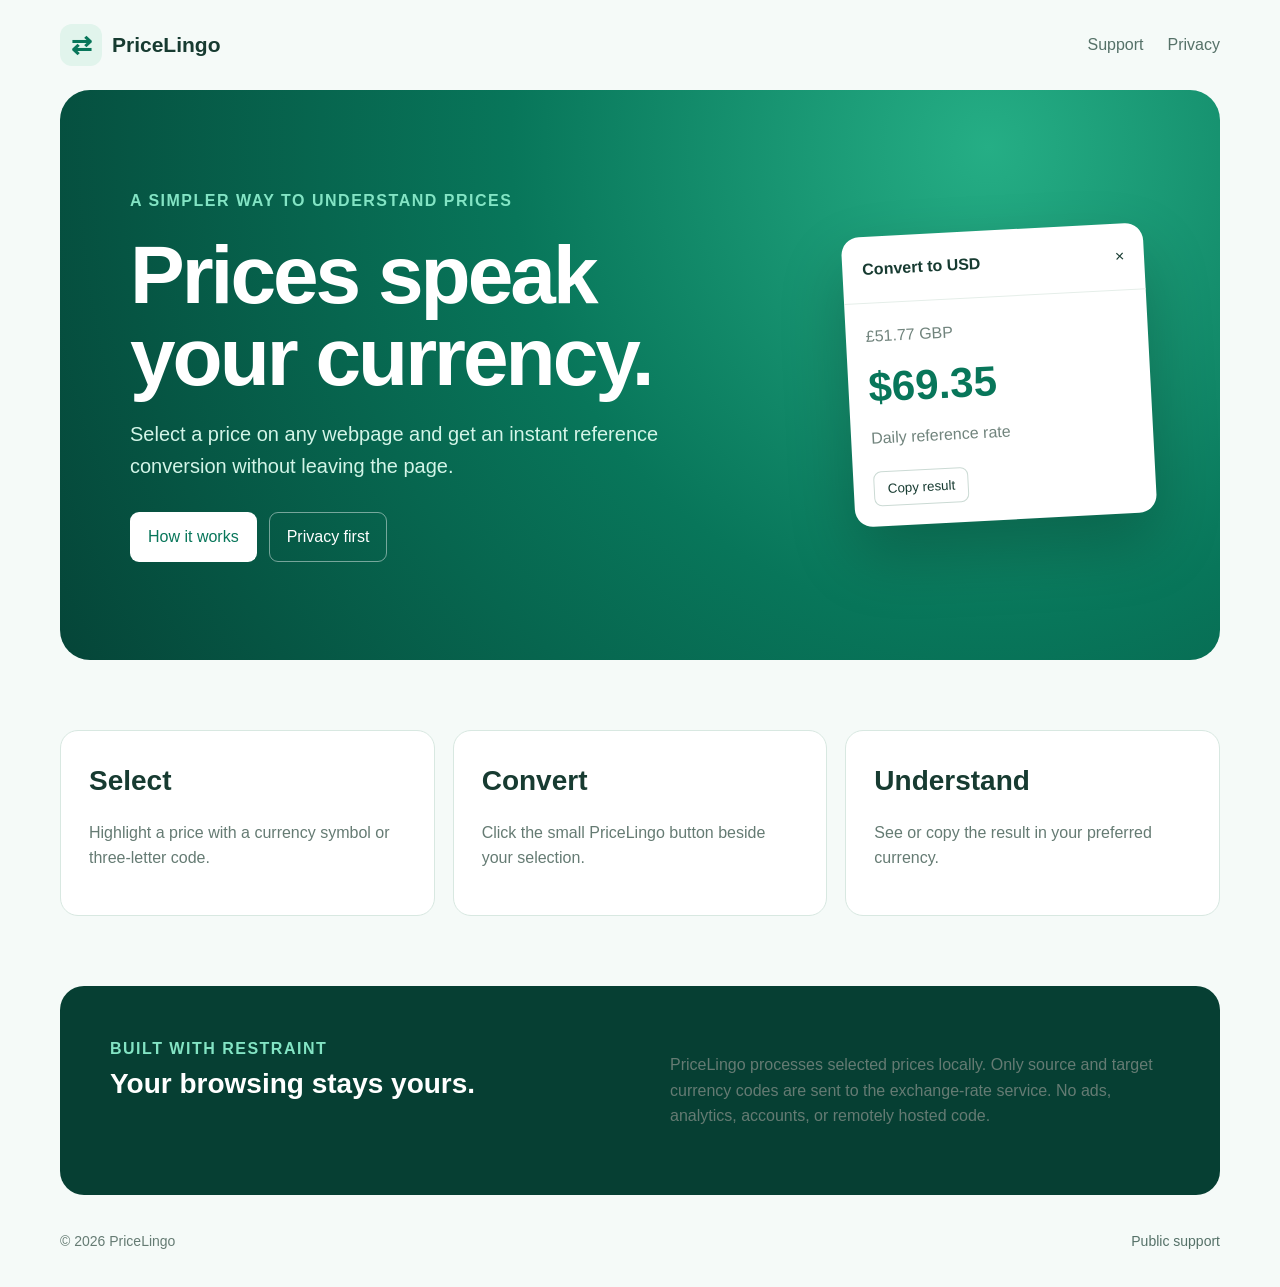
==== index.html @ 5afbe9a8 "Publish PriceLingo website and policy pages" ====
<!doctype html>
<html lang="en">
<head>
  <meta charset="utf-8">
  <meta name="viewport" content="width=device-width, initial-scale=1">
  <meta name="description" content="PriceLingo converts selected prices into your preferred currency while you browse.">
  <title>PriceLingo — Prices speak your currency</title>
  <link rel="stylesheet" href="site.css">
</head>
<body>
  <header class="nav">
    <a class="brand" href="/">
      <span class="mark">⇄</span>
      <span>PriceLingo</span>
    </a>
    <nav>
      <a href="/support/">Support</a>
      <a href="/privacy-policy/">Privacy</a>
    </nav>
  </header>

  <main>
    <section class="hero">
      <div class="hero-copy">
        <p class="eyebrow">A simpler way to understand prices</p>
        <h1>Prices speak your currency.</h1>
        <p class="lead">Select a price on any webpage and get an instant reference conversion without leaving the page.</p>
        <div class="actions">
          <a class="button primary" href="/support/">How it works</a>
          <a class="button" href="/privacy-policy/">Privacy first</a>
        </div>
      </div>
      <div class="conversion-card" aria-label="Example currency conversion">
        <div class="card-head">
          <strong>Convert to USD</strong>
          <span>×</span>
        </div>
        <div class="card-body">
          <div class="source">£51.77 GBP</div>
          <div class="result">$69.35</div>
          <div class="rate">Daily reference rate</div>
          <button type="button">Copy result</button>
        </div>
      </div>
    </section>

    <section class="features">
      <article>
        <h2>Select</h2>
        <p>Highlight a price with a currency symbol or three-letter code.</p>
      </article>
      <article>
        <h2>Convert</h2>
        <p>Click the small PriceLingo button beside your selection.</p>
      </article>
      <article>
        <h2>Understand</h2>
        <p>See or copy the result in your preferred currency.</p>
      </article>
    </section>

    <section class="privacy">
      <div>
        <p class="eyebrow">Built with restraint</p>
        <h2>Your browsing stays yours.</h2>
      </div>
      <p>PriceLingo processes selected prices locally. Only source and target currency codes are sent to the exchange-rate service. No ads, analytics, accounts, or remotely hosted code.</p>
    </section>
  </main>

  <footer>
    <span>© 2026 PriceLingo</span>
    <a href="https://github.com/cherry-tky/pricelingo/issues">Public support</a>
  </footer>
</body>
</html>
---- site.css ----
:root {
  color: #173b31;
  background: #f5faf8;
  font: 16px/1.6 Arial, sans-serif;
}

* {
  box-sizing: border-box;
}

body {
  margin: 0;
}

a {
  color: inherit;
}

.nav,
main,
footer {
  width: min(1160px, calc(100% - 40px));
  margin-inline: auto;
}

.nav {
  display: flex;
  align-items: center;
  justify-content: space-between;
  padding: 24px 0;
}

.brand {
  display: flex;
  align-items: center;
  gap: 10px;
  text-decoration: none;
  font-size: 21px;
  font-weight: 700;
}

.mark {
  display: grid;
  place-items: center;
  width: 42px;
  height: 42px;
  border-radius: 12px;
  color: #08765a;
  background: #e1f4ec;
  font-size: 25px;
}

nav {
  display: flex;
  gap: 24px;
}

nav a,
footer a {
  color: #557168;
  text-decoration: none;
}

.hero {
  display: grid;
  grid-template-columns: 1.35fr .65fr;
  align-items: center;
  gap: 90px;
  min-height: 570px;
  padding: 70px;
  border-radius: 30px;
  color: #fff;
  background: radial-gradient(circle at 80% 10%, #25ae85, #08765a 45%, #054538);
  overflow: hidden;
}

.eyebrow {
  margin: 0;
  color: #83e4c4;
  font-weight: 700;
  letter-spacing: 1.5px;
  text-transform: uppercase;
}

h1 {
  max-width: 680px;
  margin: 20px 0;
  font-size: clamp(48px, 7vw, 82px);
  line-height: 1;
  letter-spacing: -3px;
}

.lead {
  max-width: 640px;
  color: #d3f5e8;
  font-size: 20px;
}

.actions {
  display: flex;
  gap: 12px;
  margin-top: 30px;
}

.button {
  padding: 11px 17px;
  border: 1px solid rgba(255,255,255,.45);
  border-radius: 9px;
  text-decoration: none;
}

.button.primary {
  color: #08765a;
  background: #fff;
}

.conversion-card {
  color: #173b31;
  background: #fff;
  border-radius: 18px;
  box-shadow: 0 30px 65px rgba(0,0,0,.22);
  transform: rotate(-3deg);
}

.card-head,
.card-body {
  padding: 20px;
}

.card-head {
  display: flex;
  justify-content: space-between;
  border-bottom: 1px solid #e5eee9;
}

.source,
.rate {
  color: #71847d;
}

.result {
  margin: 5px 0;
  color: #08765a;
  font-size: 42px;
  font-weight: 700;
}

button {
  margin-top: 20px;
  padding: 9px 13px;
  border: 1px solid #cbdad4;
  border-radius: 8px;
  color: #173b31;
  background: #fff;
}

.features {
  display: grid;
  grid-template-columns: repeat(3, 1fr);
  gap: 18px;
  padding: 70px 0;
}

.features article {
  padding: 28px;
  border: 1px solid #d8e8e1;
  border-radius: 18px;
  background: #fff;
}

.features h2,
.privacy h2 {
  margin: 0;
  font-size: 28px;
}

.features p,
.privacy > p {
  color: #657b73;
}

.privacy {
  display: grid;
  grid-template-columns: 1fr 1fr;
  gap: 60px;
  padding: 50px;
  border-radius: 24px;
  color: #fff;
  background: #063f33;
}

.privacy .eyebrow {
  color: #83e4c4;
}

footer {
  display: flex;
  justify-content: space-between;
  padding: 35px 0;
  color: #657b73;
  font-size: 14px;
}

@media (max-width: 800px) {
  .hero,
  .features,
  .privacy {
    grid-template-columns: 1fr;
  }

  .hero {
    gap: 55px;
    padding: 38px 26px;
  }

  h1 {
    font-size: 52px;
  }

  .conversion-card {
    transform: none;
  }
}
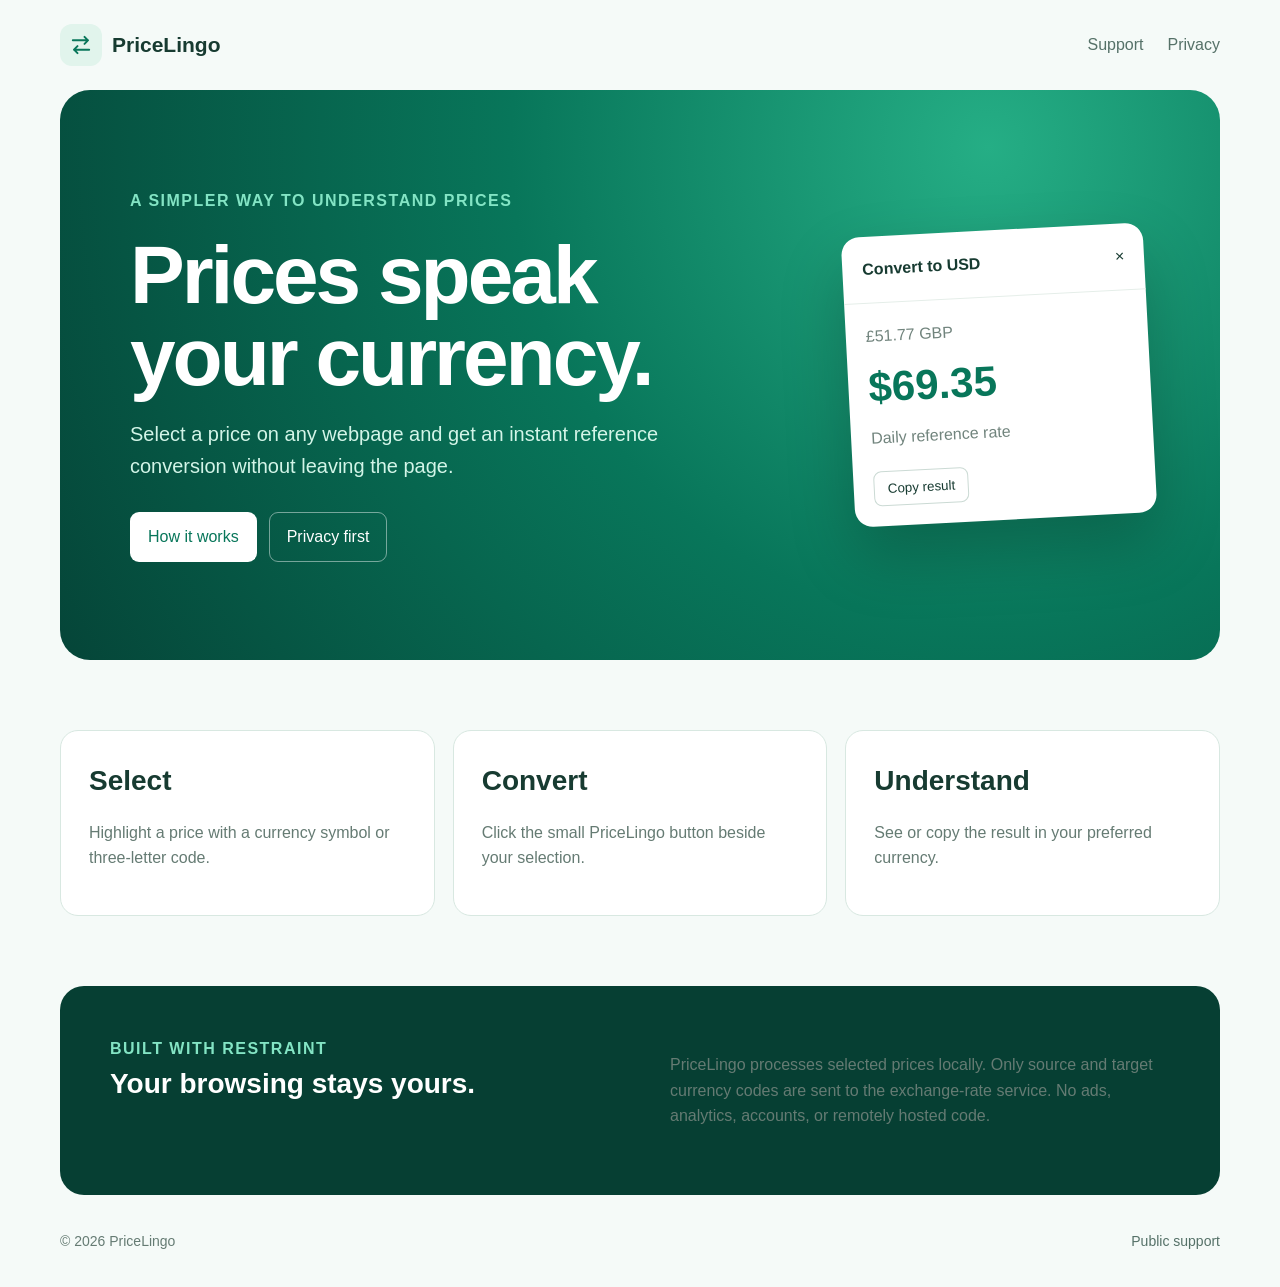
==== commit a0043758: "Center homepage arrow logo" ====
--- a/index.html
+++ b/index.html
@@ -5,12 +5,18 @@
   <meta name="viewport" content="width=device-width, initial-scale=1">
   <meta name="description" content="PriceLingo converts selected prices into your preferred currency while you browse.">
   <title>PriceLingo — Prices speak your currency</title>
+  <link rel="icon" type="image/png" sizes="128x128" href="/favicon.png?v=2">
+  <link rel="shortcut icon" type="image/png" href="/favicon.png?v=2">
   <link rel="stylesheet" href="site.css">
 </head>
 <body>
   <header class="nav">
     <a class="brand" href="/">
-      <span class="mark">⇄</span>
+      <span class="mark" aria-hidden="true">
+        <svg viewBox="0 0 24 24">
+          <path d="M5 8h13m0 0-3-3m3 3-3 3M19 16H6m0 0 3 3m-3-3 3-3"/>
+        </svg>
+      </span>
       <span>PriceLingo</span>
     </a>
     <nav>
--- a/site.css
+++ b/site.css
@@ -48,6 +48,16 @@
   color: #08765a;
   background: #e1f4ec;
   font-size: 25px;
+}
+
+.mark svg {
+  width: 28px;
+  height: 28px;
+  fill: none;
+  stroke: currentColor;
+  stroke-width: 1.7;
+  stroke-linecap: round;
+  stroke-linejoin: round;
 }
 
 nav {
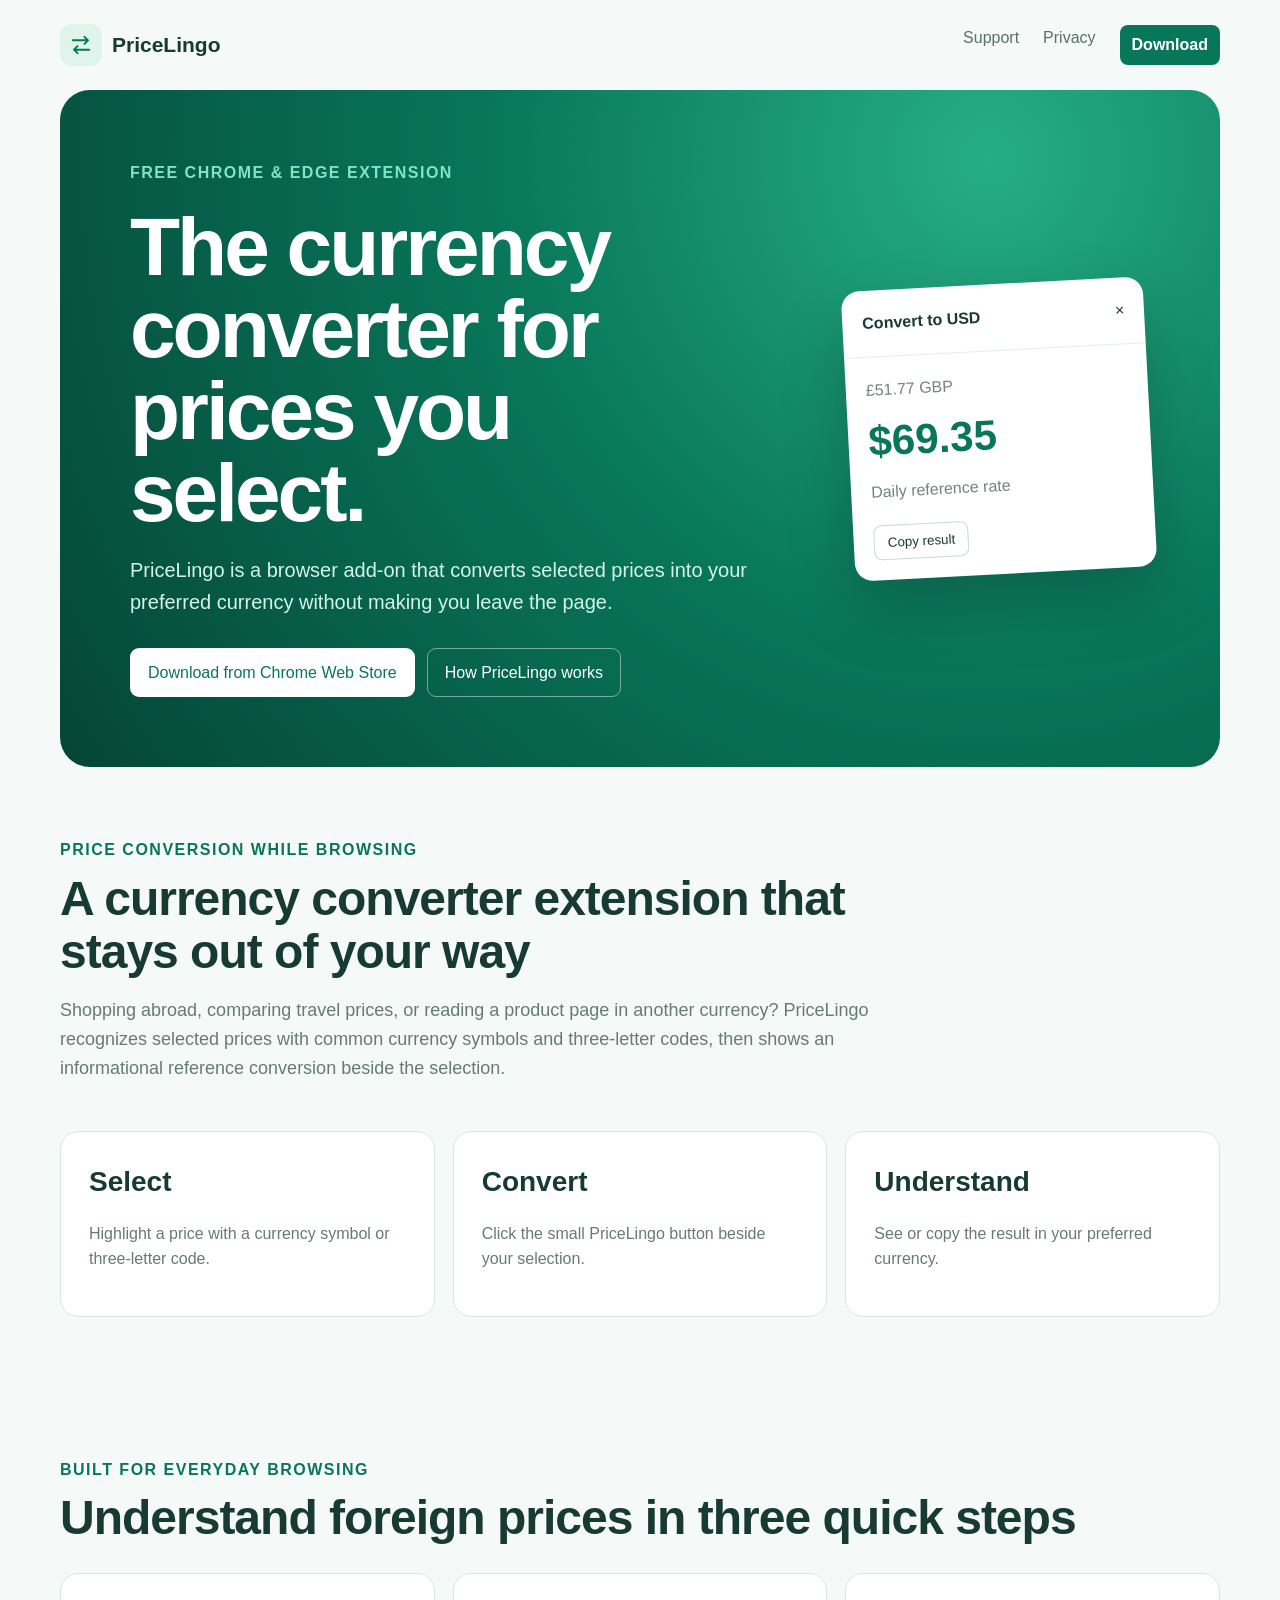
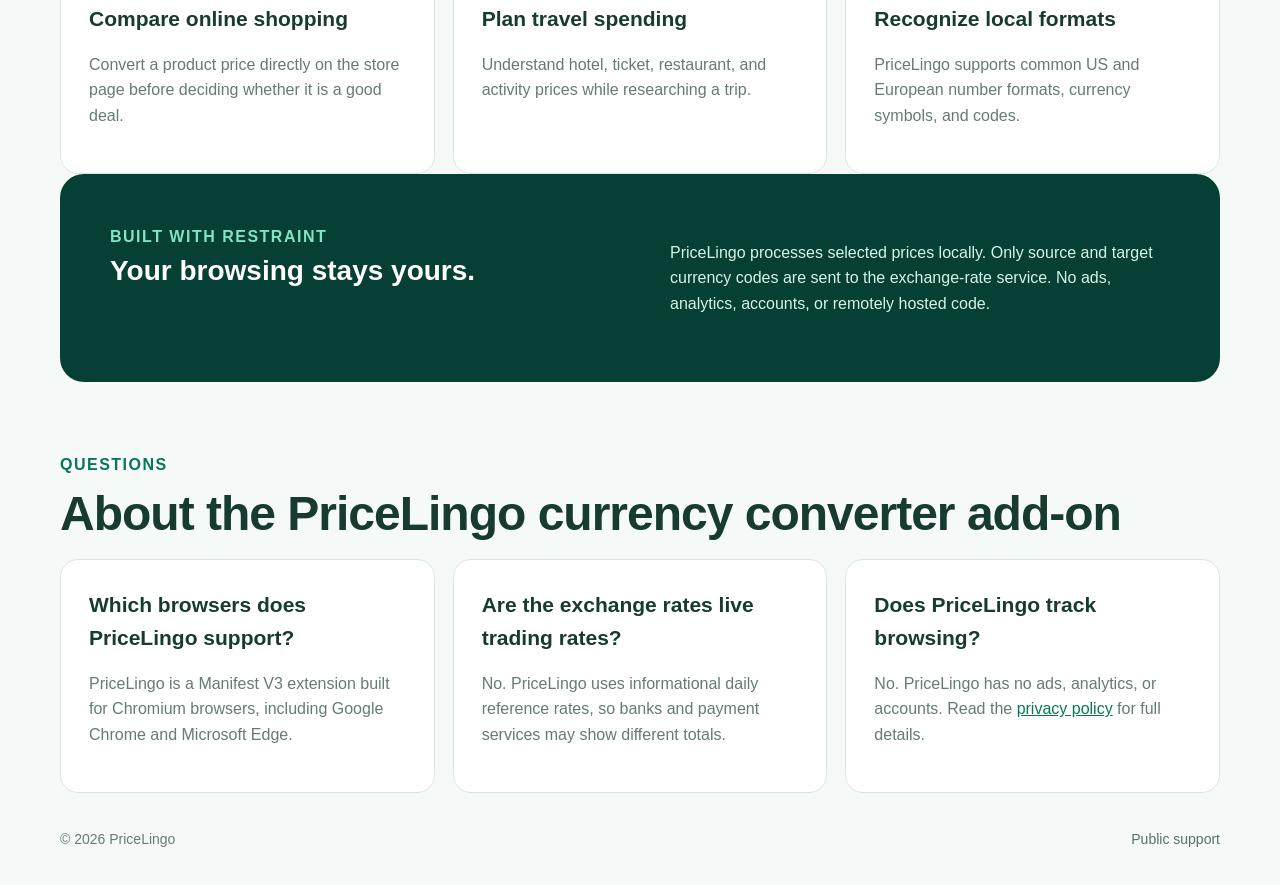
==== commit 601d9c7b: "Add Chrome Web Store download links and SEO" ====
--- a/index.html
+++ b/index.html
@@ -3,17 +3,54 @@
 <head>
   <meta charset="utf-8">
   <meta name="viewport" content="width=device-width, initial-scale=1">
-  <meta name="description" content="PriceLingo converts selected prices into your preferred currency while you browse.">
-  <title>PriceLingo — Prices speak your currency</title>
+  <meta name="description" content="PriceLingo is a free Chrome and Edge currency converter extension. Select any price on a webpage and convert it without leaving the page.">
+  <meta property="og:type" content="website">
+  <meta property="og:site_name" content="PriceLingo">
+  <meta property="og:title" content="PriceLingo - Currency Converter Extension for Chrome">
+  <meta property="og:description" content="Select any price on a webpage and instantly convert it to your preferred currency.">
+  <meta property="og:url" content="https://pricelingo.com/">
+  <meta property="og:image" content="https://pricelingo.com/favicon.png">
+  <meta name="twitter:card" content="summary">
+  <link rel="canonical" href="https://pricelingo.com/">
+  <title>PriceLingo - Currency Converter Extension for Chrome</title>
   <link rel="icon" type="image/png" sizes="128x128" href="/favicon.png?v=2">
   <link rel="shortcut icon" type="image/png" href="/favicon.png?v=2">
-  <link rel="stylesheet" href="site.css">
+  <link rel="stylesheet" href="site.css?v=4">
+  <script type="application/ld+json">
+    {
+      "@context": "https://schema.org",
+      "@graph": [
+        {
+          "@type": "WebSite",
+          "name": "PriceLingo",
+          "url": "https://pricelingo.com/"
+        },
+        {
+          "@type": "SoftwareApplication",
+          "name": "PriceLingo: Select Currency Converter",
+          "alternateName": "PriceLingo",
+          "url": "https://pricelingo.com/",
+          "installUrl": "https://chromewebstore.google.com/detail/pricelingo-select-currenc/cgjomahblflnhoagknnbhgllkefkieme",
+          "downloadUrl": "https://chromewebstore.google.com/detail/pricelingo-select-currenc/cgjomahblflnhoagknnbhgllkefkieme",
+          "sameAs": "https://chromewebstore.google.com/detail/pricelingo-select-currenc/cgjomahblflnhoagknnbhgllkefkieme",
+          "applicationCategory": "BrowserApplication",
+          "operatingSystem": "Google Chrome, Microsoft Edge",
+          "description": "A browser extension that converts a price selected on a webpage into the user's preferred currency.",
+          "offers": {
+            "@type": "Offer",
+            "price": "0",
+            "priceCurrency": "USD"
+          }
+        }
+      ]
+    }
+  </script>
 </head>
 <body>
   <header class="nav">
     <a class="brand" href="/">
       <span class="mark" aria-hidden="true">
-        <svg viewBox="0 0 24 24">
+        <svg viewBox="0 0 24 24" width="28" height="28" fill="none" stroke="currentColor" stroke-width="1.7" stroke-linecap="round" stroke-linejoin="round">
           <path d="M5 8h13m0 0-3-3m3 3-3 3M19 16H6m0 0 3 3m-3-3 3-3"/>
         </svg>
       </span>
@@ -22,18 +59,19 @@
     <nav>
       <a href="/support/">Support</a>
       <a href="/privacy-policy/">Privacy</a>
+      <a class="nav-download" href="https://chromewebstore.google.com/detail/pricelingo-select-currenc/cgjomahblflnhoagknnbhgllkefkieme">Download</a>
     </nav>
   </header>
 
   <main>
     <section class="hero">
       <div class="hero-copy">
-        <p class="eyebrow">A simpler way to understand prices</p>
-        <h1>Prices speak your currency.</h1>
-        <p class="lead">Select a price on any webpage and get an instant reference conversion without leaving the page.</p>
+        <p class="eyebrow">Free Chrome &amp; Edge extension</p>
+        <h1>The currency converter for prices you select.</h1>
+        <p class="lead">PriceLingo is a browser add-on that converts selected prices into your preferred currency without making you leave the page.</p>
         <div class="actions">
-          <a class="button primary" href="/support/">How it works</a>
-          <a class="button" href="/privacy-policy/">Privacy first</a>
+          <a class="button primary" href="https://chromewebstore.google.com/detail/pricelingo-select-currenc/cgjomahblflnhoagknnbhgllkefkieme">Download from Chrome Web Store</a>
+          <a class="button" href="#how-it-works">How PriceLingo works</a>
         </div>
       </div>
       <div class="conversion-card" aria-label="Example currency conversion">
@@ -50,7 +88,13 @@
       </div>
     </section>
 
-    <section class="features">
+    <section class="intro" aria-labelledby="currency-converter-extension">
+      <p class="eyebrow">Price conversion while browsing</p>
+      <h2 id="currency-converter-extension">A currency converter extension that stays out of your way</h2>
+      <p>Shopping abroad, comparing travel prices, or reading a product page in another currency? PriceLingo recognizes selected prices with common currency symbols and three-letter codes, then shows an informational reference conversion beside the selection.</p>
+    </section>
+
+    <section class="features" id="how-it-works" aria-label="How PriceLingo works">
       <article>
         <h2>Select</h2>
         <p>Highlight a price with a currency symbol or three-letter code.</p>
@@ -65,12 +109,52 @@
       </article>
     </section>
 
+    <section class="use-cases" aria-labelledby="built-for-browsing">
+      <div class="section-heading">
+        <p class="eyebrow">Built for everyday browsing</p>
+        <h2 id="built-for-browsing">Understand foreign prices in three quick steps</h2>
+      </div>
+      <div class="use-case-grid">
+        <article>
+          <h3>Compare online shopping</h3>
+          <p>Convert a product price directly on the store page before deciding whether it is a good deal.</p>
+        </article>
+        <article>
+          <h3>Plan travel spending</h3>
+          <p>Understand hotel, ticket, restaurant, and activity prices while researching a trip.</p>
+        </article>
+        <article>
+          <h3>Recognize local formats</h3>
+          <p>PriceLingo supports common US and European number formats, currency symbols, and codes.</p>
+        </article>
+      </div>
+    </section>
+
     <section class="privacy">
       <div>
         <p class="eyebrow">Built with restraint</p>
         <h2>Your browsing stays yours.</h2>
       </div>
       <p>PriceLingo processes selected prices locally. Only source and target currency codes are sent to the exchange-rate service. No ads, analytics, accounts, or remotely hosted code.</p>
+    </section>
+
+    <section class="faq" aria-labelledby="questions">
+      <div class="section-heading">
+        <p class="eyebrow">Questions</p>
+        <h2 id="questions">About the PriceLingo currency converter add-on</h2>
+      </div>
+      <article>
+        <h3>Which browsers does PriceLingo support?</h3>
+        <p>PriceLingo is a Manifest V3 extension built for Chromium browsers, including Google Chrome and Microsoft Edge.</p>
+      </article>
+      <article>
+        <h3>Are the exchange rates live trading rates?</h3>
+        <p>No. PriceLingo uses informational daily reference rates, so banks and payment services may show different totals.</p>
+      </article>
+      <article>
+        <h3>Does PriceLingo track browsing?</h3>
+        <p>No. PriceLingo has no ads, analytics, or accounts. Read the <a href="/privacy-policy/">privacy policy</a> for full details.</p>
+      </article>
     </section>
   </main>
 
--- a/site.css
+++ b/site.css
@@ -69,6 +69,14 @@
 footer a {
   color: #557168;
   text-decoration: none;
+}
+
+.nav-download {
+  padding: 7px 12px;
+  border-radius: 8px;
+  color: #fff;
+  background: #08765a;
+  font-weight: 700;
 }
 
 .hero {
@@ -92,6 +100,10 @@
   text-transform: uppercase;
 }
 
+.hero-copy {
+  min-width: 0;
+}
+
 h1 {
   max-width: 680px;
   margin: 20px 0;
@@ -108,6 +120,7 @@
 
 .actions {
   display: flex;
+  flex-wrap: wrap;
   gap: 12px;
   margin-top: 30px;
 }
@@ -168,10 +181,12 @@
   display: grid;
   grid-template-columns: repeat(3, 1fr);
   gap: 18px;
-  padding: 70px 0;
-}
-
-.features article {
+  padding: 30px 0 70px;
+}
+
+.features article,
+.use-case-grid article,
+.faq article {
   padding: 28px;
   border: 1px solid #d8e8e1;
   border-radius: 18px;
@@ -179,14 +194,59 @@
 }
 
 .features h2,
-.privacy h2 {
+.privacy h2,
+.intro h2,
+.section-heading h2 {
   margin: 0;
   font-size: 28px;
 }
 
 .features p,
-.privacy > p {
+.privacy > p,
+.intro p,
+.use-case-grid p,
+.faq p {
   color: #657b73;
+}
+
+.intro,
+.use-cases,
+.faq {
+  padding: 70px 0 0;
+}
+
+.intro {
+  max-width: 820px;
+}
+
+.intro .eyebrow,
+.section-heading .eyebrow {
+  color: #08765a;
+}
+
+.intro h2,
+.section-heading h2 {
+  margin-top: 10px;
+  font-size: clamp(32px, 5vw, 48px);
+  line-height: 1.1;
+  letter-spacing: -1px;
+}
+
+.intro > p:last-child {
+  font-size: 18px;
+}
+
+.use-case-grid {
+  display: grid;
+  grid-template-columns: repeat(3, 1fr);
+  gap: 18px;
+  margin-top: 28px;
+}
+
+.use-case-grid h3,
+.faq h3 {
+  margin: 0;
+  font-size: 21px;
 }
 
 .privacy {
@@ -199,8 +259,26 @@
   background: #063f33;
 }
 
+.privacy > p {
+  color: #d3f5e8;
+}
+
 .privacy .eyebrow {
   color: #83e4c4;
+}
+
+.faq {
+  display: grid;
+  grid-template-columns: repeat(3, 1fr);
+  gap: 18px;
+}
+
+.faq .section-heading {
+  grid-column: 1 / -1;
+}
+
+.faq a {
+  color: #08765a;
 }
 
 footer {
@@ -214,7 +292,9 @@
 @media (max-width: 800px) {
   .hero,
   .features,
-  .privacy {
+  .privacy,
+  .use-case-grid,
+  .faq {
     grid-template-columns: 1fr;
   }
 
@@ -223,6 +303,14 @@
     padding: 38px 26px;
   }
 
+  nav {
+    gap: 12px;
+  }
+
+  nav a:not(.nav-download) {
+    display: none;
+  }
+
   h1 {
     font-size: 52px;
   }
@@ -230,4 +318,8 @@
   .conversion-card {
     transform: none;
   }
-}
+
+  .faq .section-heading {
+    grid-column: auto;
+  }
+}
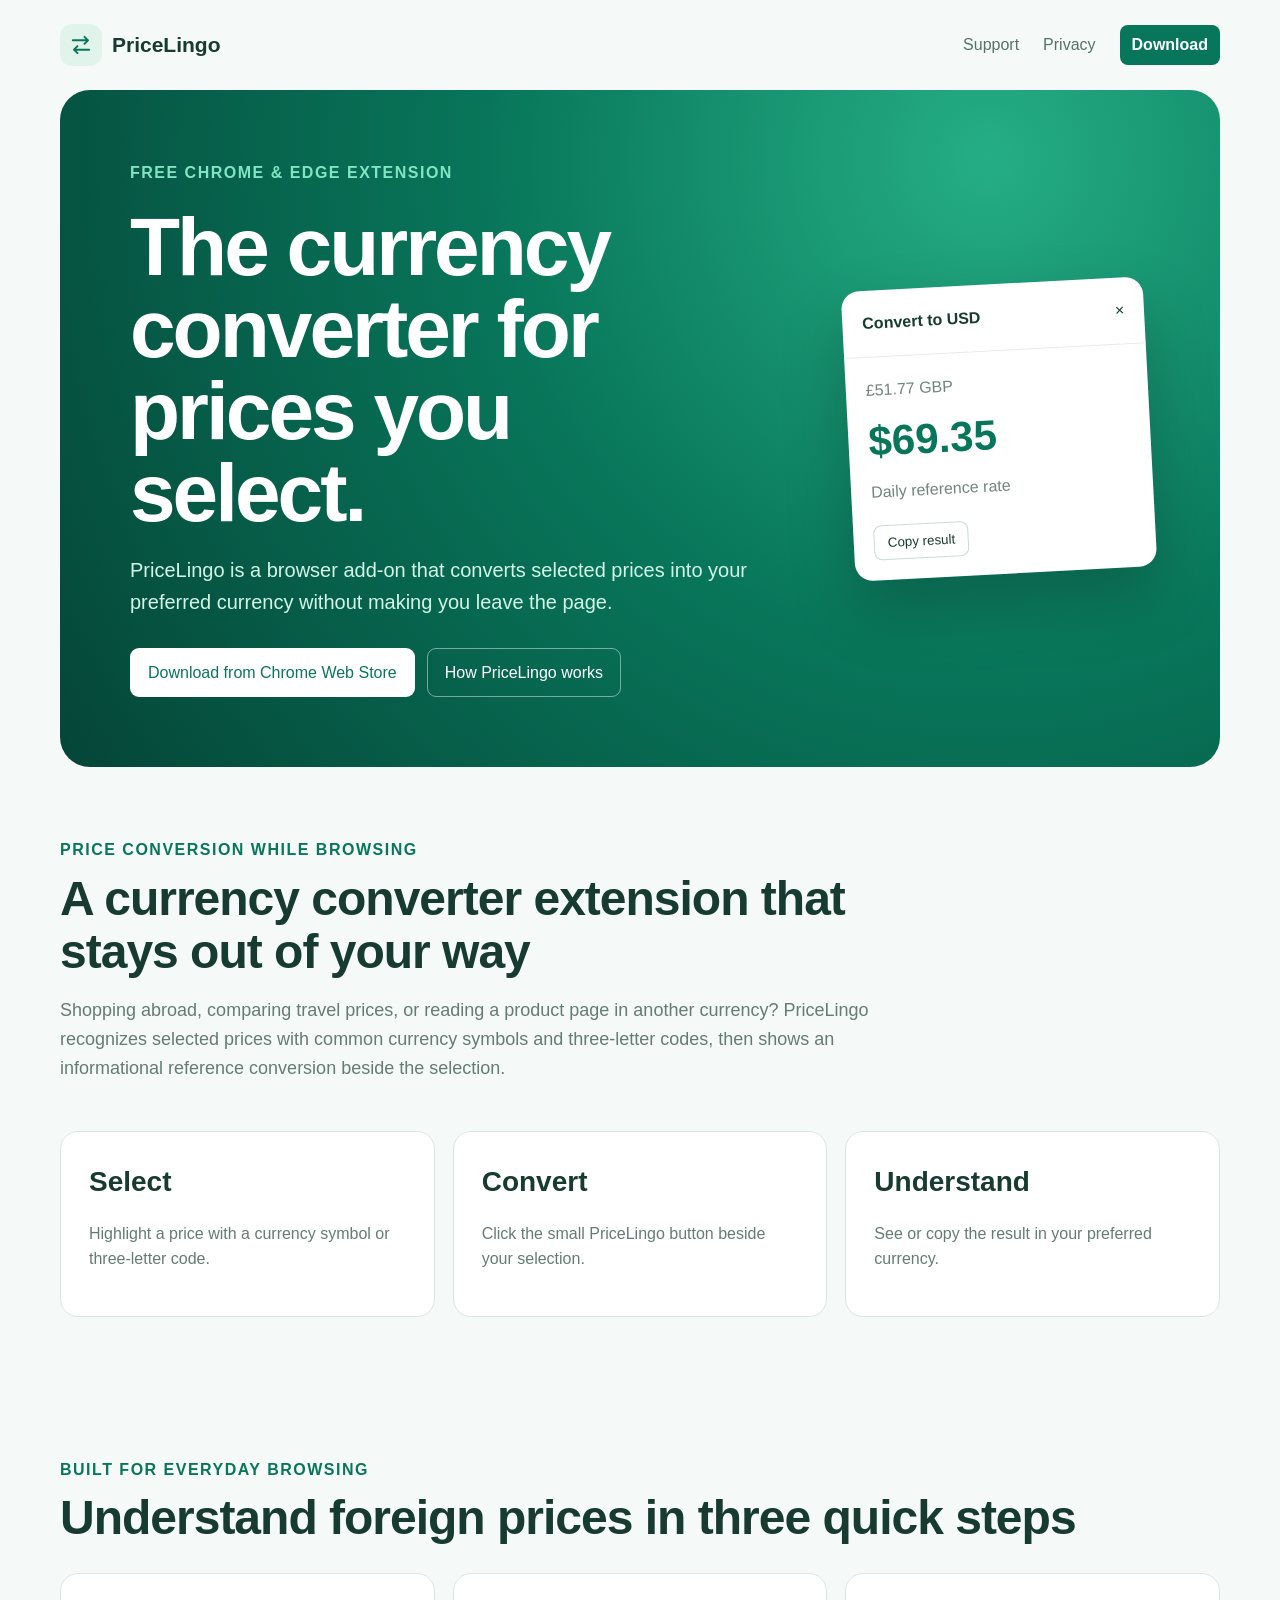
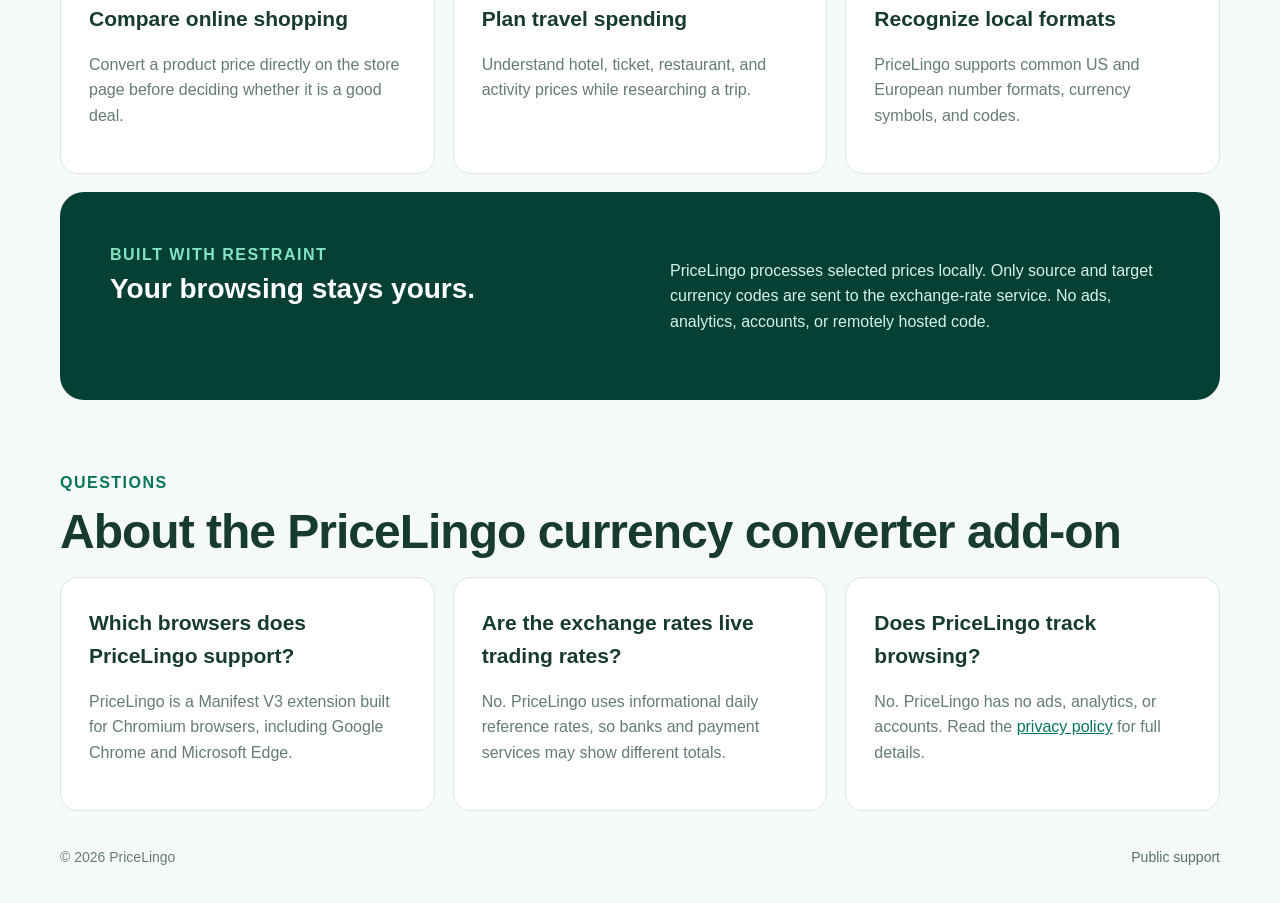
==== commit c1db6a82: "Align navigation and section spacing" ====
--- a/index.html
+++ b/index.html
@@ -15,7 +15,7 @@
   <title>PriceLingo - Currency Converter Extension for Chrome</title>
   <link rel="icon" type="image/png" sizes="128x128" href="/favicon.png?v=2">
   <link rel="shortcut icon" type="image/png" href="/favicon.png?v=2">
-  <link rel="stylesheet" href="site.css?v=4">
+  <link rel="stylesheet" href="site.css?v=5">
   <script type="application/ld+json">
     {
       "@context": "https://schema.org",
--- a/site.css
+++ b/site.css
@@ -62,6 +62,7 @@
 
 nav {
   display: flex;
+  align-items: center;
   gap: 24px;
 }
 
@@ -253,6 +254,7 @@
   display: grid;
   grid-template-columns: 1fr 1fr;
   gap: 60px;
+  margin-top: 18px;
   padding: 50px;
   border-radius: 24px;
   color: #fff;
